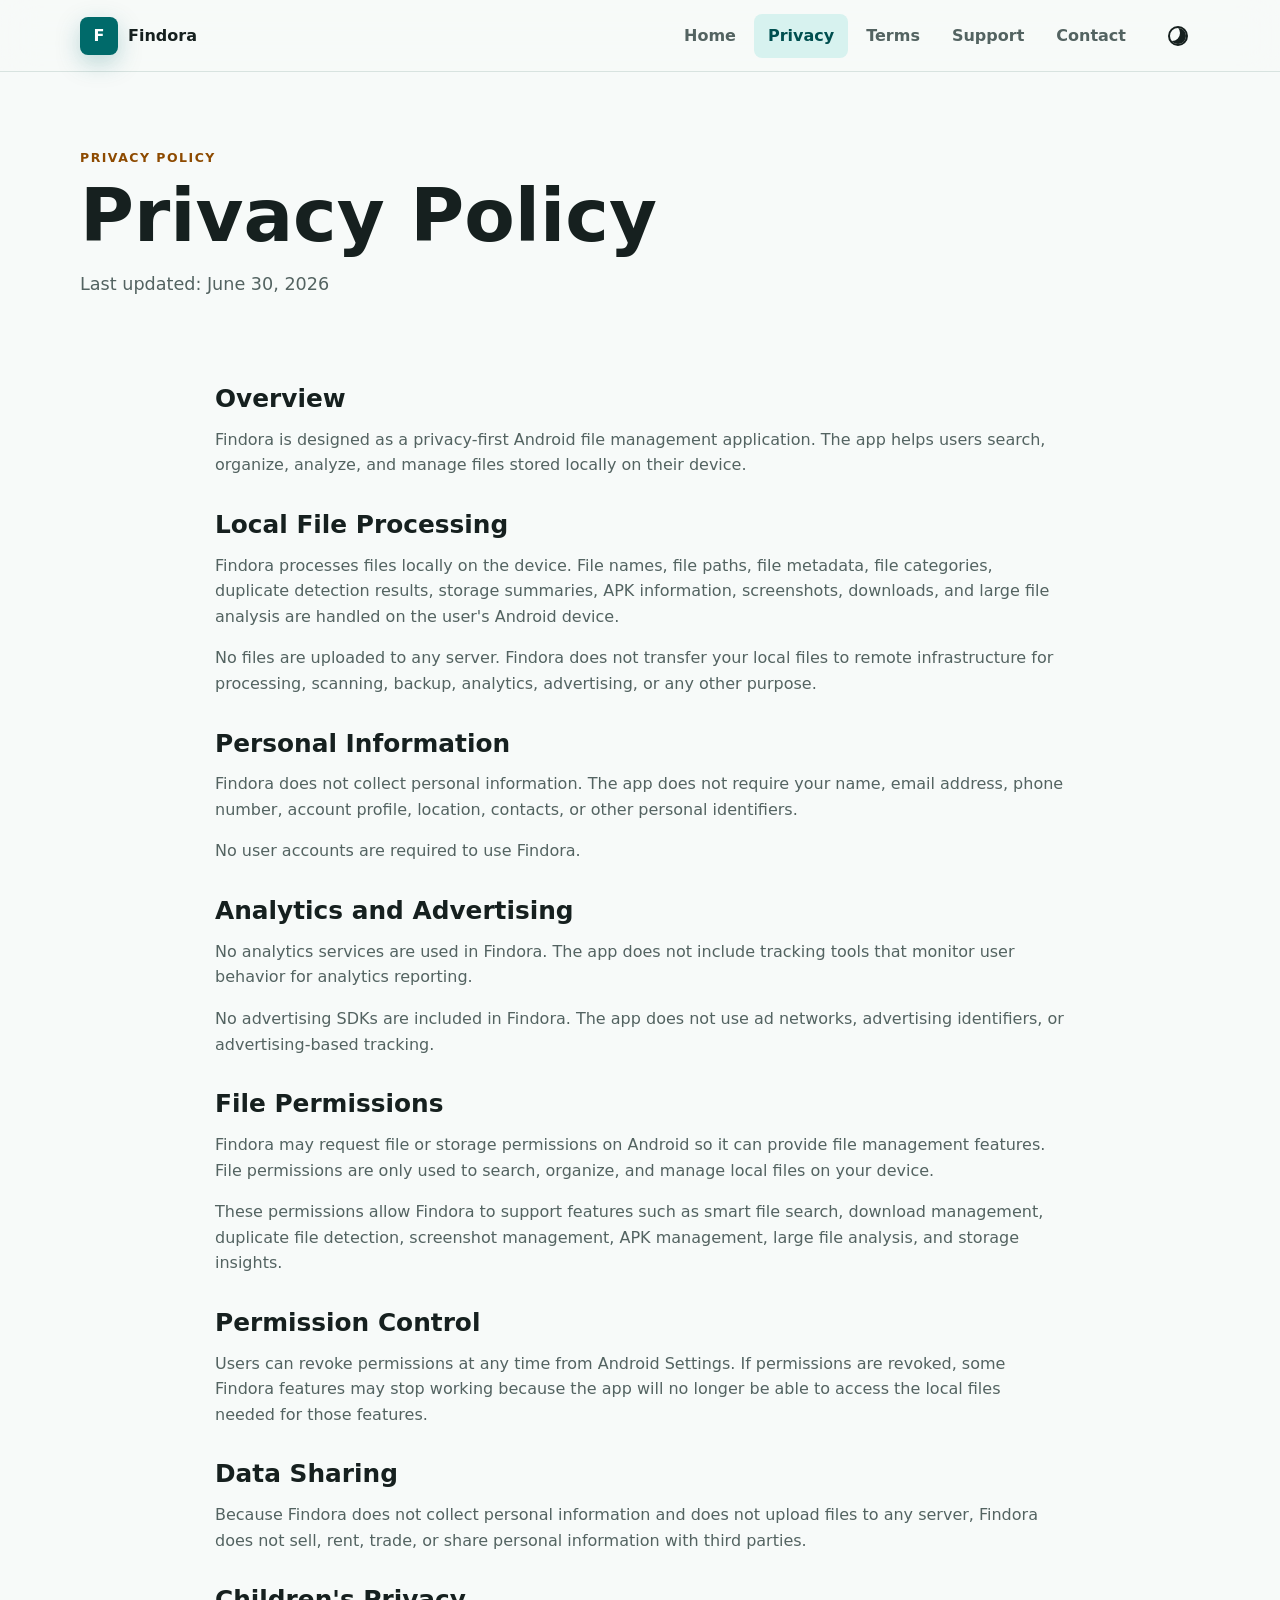
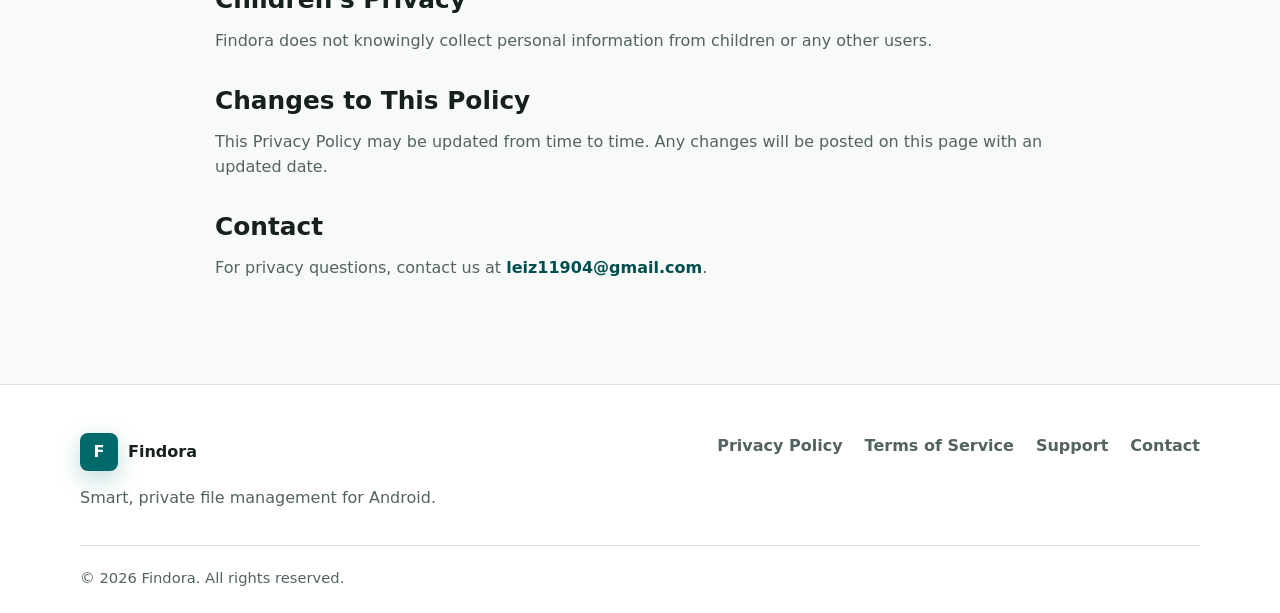
==== privacy.html @ 2bd1a645 "Redesign Findora landing page" ====
<!DOCTYPE html>
<html lang="en">
<head>
  <meta charset="UTF-8">
  <meta name="viewport" content="width=device-width, initial-scale=1.0">
  <meta name="description" content="Findora Privacy Policy. Learn how Findora processes files locally, collects no personal information, uses no analytics, and includes no advertising SDKs.">
  <meta name="robots" content="index, follow">
  <meta property="og:title" content="Findora Privacy Policy">
  <meta property="og:description" content="Findora processes files locally on your Android device and does not upload files to any server.">
  <meta property="og:type" content="website">
  <meta name="theme-color" content="#006A6A">
  <title>Privacy Policy - Findora</title>
  <link rel="canonical" href="https://h0andy.github.io/findora-website/privacy.html">
  <link rel="icon" href="assets/images/favicon.svg" type="image/svg+xml">
  <link rel="stylesheet" href="assets/css/style.css">
</head>
<body>
  <header class="site-header">
    <nav class="nav shell" aria-label="Main navigation">
      <a class="brand" href="index.html" aria-label="Findora home"><span class="brand-mark" aria-hidden="true">F</span><span>Findora</span></a>
      <button class="nav-toggle icon-button" type="button" aria-label="Open navigation" aria-expanded="false"><span></span><span></span><span></span></button>
      <div class="nav-links" data-nav-links>
        <a href="index.html">Home</a>
        <a href="privacy.html" aria-current="page">Privacy</a>
        <a href="terms.html">Terms</a>
        <a href="support.html">Support</a>
        <a href="contact.html">Contact</a>
      </div>
      <button class="theme-toggle icon-button" type="button" aria-label="Toggle dark mode" title="Toggle dark mode"><span class="theme-icon" aria-hidden="true"></span></button>
    </nav>
  </header>

  <main class="page-main">
    <section class="page-hero shell">
      <p class="eyebrow">Privacy Policy</p>
      <h1>Privacy Policy</h1>
      <p>Last updated: June 30, 2026</p>
    </section>

    <article class="policy-content shell">
      <h2>Overview</h2>
      <p>Findora is designed as a privacy-first Android file management application. The app helps users search, organize, analyze, and manage files stored locally on their device.</p>

      <h2>Local File Processing</h2>
      <p>Findora processes files locally on the device. File names, file paths, file metadata, file categories, duplicate detection results, storage summaries, APK information, screenshots, downloads, and large file analysis are handled on the user's Android device.</p>
      <p>No files are uploaded to any server. Findora does not transfer your local files to remote infrastructure for processing, scanning, backup, analytics, advertising, or any other purpose.</p>

      <h2>Personal Information</h2>
      <p>Findora does not collect personal information. The app does not require your name, email address, phone number, account profile, location, contacts, or other personal identifiers.</p>
      <p>No user accounts are required to use Findora.</p>

      <h2>Analytics and Advertising</h2>
      <p>No analytics services are used in Findora. The app does not include tracking tools that monitor user behavior for analytics reporting.</p>
      <p>No advertising SDKs are included in Findora. The app does not use ad networks, advertising identifiers, or advertising-based tracking.</p>

      <h2>File Permissions</h2>
      <p>Findora may request file or storage permissions on Android so it can provide file management features. File permissions are only used to search, organize, and manage local files on your device.</p>
      <p>These permissions allow Findora to support features such as smart file search, download management, duplicate file detection, screenshot management, APK management, large file analysis, and storage insights.</p>

      <h2>Permission Control</h2>
      <p>Users can revoke permissions at any time from Android Settings. If permissions are revoked, some Findora features may stop working because the app will no longer be able to access the local files needed for those features.</p>

      <h2>Data Sharing</h2>
      <p>Because Findora does not collect personal information and does not upload files to any server, Findora does not sell, rent, trade, or share personal information with third parties.</p>

      <h2>Children's Privacy</h2>
      <p>Findora does not knowingly collect personal information from children or any other users.</p>

      <h2>Changes to This Policy</h2>
      <p>This Privacy Policy may be updated from time to time. Any changes will be posted on this page with an updated date.</p>

      <h2>Contact</h2>
      <p>For privacy questions, contact us at <a href="mailto:leiz11904@gmail.com">leiz11904@gmail.com</a>.</p>
    </article>
  </main>

  <footer class="site-footer">
    <div class="shell footer-grid">
      <div><a class="brand" href="index.html" aria-label="Findora home"><span class="brand-mark" aria-hidden="true">F</span><span>Findora</span></a><p>Smart, private file management for Android.</p></div>
      <div class="footer-links"><a href="privacy.html">Privacy Policy</a><a href="terms.html">Terms of Service</a><a href="support.html">Support</a><a href="contact.html">Contact</a></div>
    </div>
    <div class="shell footer-bottom"><span>&copy; 2026 Findora. All rights reserved.</span></div>
  </footer>
  <script src="assets/js/main.js"></script>
</body>
</html>
---- assets/css/style.css ----
:root {
  color-scheme: light;
  --bg: #f7faf9;
  --surface: #ffffff;
  --surface-alt: #edf7f5;
  --text: #16201f;
  --muted: #536361;
  --primary: #006a6a;
  --primary-dark: #004f4f;
  --primary-soft: #d7f2ef;
  --secondary: #8d4a00;
  --accent: #386a20;
  --outline: #d8e3e0;
  --shadow: 0 18px 48px rgba(19, 38, 36, 0.14);
  --radius: 8px;
  --header-height: 72px;
  font-family: Inter, Roboto, "Segoe UI", system-ui, -apple-system, BlinkMacSystemFont, sans-serif;
}

[data-theme="dark"] {
  color-scheme: dark;
  --bg: #101817;
  --surface: #172120;
  --surface-alt: #1f2d2b;
  --text: #e5f0ee;
  --muted: #afbfbc;
  --primary: #7bd4cf;
  --primary-dark: #9ee5e0;
  --primary-soft: #1f3d3b;
  --secondary: #ffb86a;
  --accent: #a6d68b;
  --outline: #334441;
  --shadow: 0 18px 48px rgba(0, 0, 0, 0.36);
}

* {
  box-sizing: border-box;
}

html {
  scroll-behavior: smooth;
}

body {
  margin: 0;
  background: var(--bg);
  color: var(--text);
  font-family: var(--font, inherit);
  line-height: 1.6;
  text-rendering: optimizeLegibility;
}

a {
  color: inherit;
  text-decoration: none;
}

img,
svg {
  max-width: 100%;
}

.shell {
  width: min(1120px, calc(100% - 32px));
  margin-inline: auto;
}

.site-header {
  position: sticky;
  top: 0;
  z-index: 50;
  height: var(--header-height);
  background: color-mix(in srgb, var(--bg) 86%, transparent);
  border-bottom: 1px solid var(--outline);
  backdrop-filter: blur(18px);
}

.nav {
  display: flex;
  align-items: center;
  justify-content: space-between;
  min-height: var(--header-height);
  gap: 16px;
}

.brand {
  display: inline-flex;
  align-items: center;
  gap: 10px;
  font-weight: 800;
  letter-spacing: 0;
}

.brand-mark {
  display: grid;
  place-items: center;
  width: 38px;
  height: 38px;
  border-radius: 8px;
  background: var(--primary);
  color: var(--surface);
  box-shadow: 0 8px 24px rgba(0, 106, 106, 0.25);
}

.nav-links {
  display: flex;
  align-items: center;
  gap: 4px;
  margin-left: auto;
}

.nav-links a {
  min-height: 42px;
  padding: 9px 14px;
  border-radius: 8px;
  color: var(--muted);
  font-weight: 650;
  transition: background 160ms ease, color 160ms ease;
}

.nav-links a:hover,
.nav-links a[aria-current="page"] {
  background: var(--primary-soft);
  color: var(--primary-dark);
}

.icon-button {
  display: inline-grid;
  place-items: center;
  width: 44px;
  height: 44px;
  border: 1px solid transparent;
  border-radius: 8px;
  background: transparent;
  color: var(--text);
  cursor: pointer;
}

.icon-button:hover {
  background: var(--surface-alt);
}

.nav-toggle {
  display: none;
  gap: 4px;
}

.nav-toggle span {
  width: 20px;
  height: 2px;
  background: currentColor;
  border-radius: 999px;
}

.theme-icon {
  width: 20px;
  height: 20px;
  border-radius: 50%;
  border: 2px solid currentColor;
  box-shadow: inset -6px -3px 0 currentColor;
}

.hero {
  min-height: calc(100svh - var(--header-height));
  padding: 72px 0 40px;
  background:
    radial-gradient(circle at 80% 20%, color-mix(in srgb, var(--primary) 20%, transparent), transparent 32%),
    linear-gradient(160deg, var(--surface-alt), var(--bg) 54%);
}

.hero-inner {
  display: grid;
  grid-template-columns: minmax(0, 1.04fr) minmax(300px, 0.72fr);
  align-items: center;
  gap: 56px;
}

.eyebrow {
  margin: 0 0 12px;
  color: var(--secondary);
  font-size: 0.78rem;
  font-weight: 800;
  letter-spacing: 0.12em;
  text-transform: uppercase;
}

h1,
h2,
h3,
p {
  margin-top: 0;
}

h1 {
  max-width: 760px;
  margin-bottom: 18px;
  font-size: clamp(3rem, 7vw, 5.8rem);
  line-height: 0.98;
  letter-spacing: 0;
}

h2 {
  margin-bottom: 14px;
  font-size: clamp(2rem, 4vw, 3.1rem);
  line-height: 1.08;
  letter-spacing: 0;
}

h3 {
  margin-bottom: 10px;
  font-size: 1.12rem;
  line-height: 1.24;
}

.hero-text {
  max-width: 680px;
  color: var(--muted);
  font-size: clamp(1.06rem, 2vw, 1.28rem);
}

.hero-actions {
  display: flex;
  align-items: center;
  flex-wrap: wrap;
  gap: 14px;
  margin-top: 30px;
}

.play-button,
.filled-button,
.outlined-button,
.text-button {
  display: inline-flex;
  align-items: center;
  justify-content: center;
  min-height: 48px;
  border-radius: 8px;
  font-weight: 800;
  transition: transform 160ms ease, box-shadow 160ms ease, background 160ms ease;
}

.play-button {
  gap: 12px;
  min-width: 190px;
  padding: 10px 18px;
  background: #111816;
  color: #ffffff;
  box-shadow: 0 12px 30px rgba(17, 24, 22, 0.28);
}

.play-button:hover,
.filled-button:hover,
.outlined-button:hover {
  transform: translateY(-2px);
}

.play-button small {
  display: block;
  font-size: 0.66rem;
  line-height: 1;
  opacity: 0.82;
}

.play-icon {
  width: 0;
  height: 0;
  border-top: 12px solid transparent;
  border-bottom: 12px solid transparent;
  border-left: 20px solid #7bd4cf;
}

.text-button {
  padding: 8px 12px;
  color: var(--primary-dark);
}

.phone-showcase {
  display: grid;
  place-items: center;
  min-height: 560px;
}

.phone-frame {
  width: min(330px, 100%);
  min-height: 620px;
  padding: 16px;
  border: 10px solid #101817;
  border-radius: 36px;
  background: #101817;
  box-shadow: var(--shadow);
}

.phone-status {
  width: 78px;
  height: 7px;
  margin: 0 auto 12px;
  border-radius: 999px;
  background: #273330;
}

.app-screen {
  min-height: 548px;
  padding: 20px;
  border-radius: 24px;
  background: linear-gradient(180deg, #f9fffd, #e8f5f2);
  color: #16201f;
}

.search-pill {
  padding: 12px 14px;
  border-radius: 8px;
  background: #ffffff;
  color: #61706e;
  font-size: 0.88rem;
  box-shadow: 0 8px 22px rgba(38, 67, 63, 0.1);
}

.storage-ring {
  display: grid;
  place-items: center;
  width: 178px;
  height: 178px;
  margin: 34px auto;
  border: 18px solid #7bd4cf;
  border-right-color: #ffb86a;
  border-radius: 50%;
  text-align: center;
}

.storage-ring span {
  display: block;
  font-size: 2.5rem;
  font-weight: 900;
  line-height: 1;
}

.storage-ring small {
  color: #536361;
  font-weight: 700;
}

.mini-list {
  display: flex;
  align-items: center;
  justify-content: space-between;
  gap: 12px;
  margin-top: 12px;
  padding: 14px;
  border-radius: 8px;
  background: #ffffff;
  box-shadow: 0 8px 18px rgba(38, 67, 63, 0.08);
}

.section {
  padding: 88px 0;
}

.split-layout {
  display: grid;
  grid-template-columns: minmax(0, 0.9fr) minmax(0, 1fr);
  gap: 48px;
  align-items: start;
}

.split-layout p:last-child {
  color: var(--muted);
  font-size: 1.1rem;
}

.section-heading {
  max-width: 760px;
  margin-bottom: 34px;
}

.feature-grid {
  display: grid;
  grid-template-columns: repeat(4, minmax(0, 1fr));
  gap: 18px;
}

.feature-card,
.info-card,
.contact-panel {
  min-height: 100%;
  padding: 24px;
  border: 1px solid var(--outline);
  border-radius: var(--radius);
  background: var(--surface);
  box-shadow: 0 4px 14px rgba(19, 38, 36, 0.05);
}

.feature-card p,
.info-card p,
.contact-panel p,
.policy-content p {
  color: var(--muted);
}

.material-symbol {
  display: grid;
  place-items: center;
  width: 46px;
  height: 46px;
  margin-bottom: 18px;
  border-radius: 8px;
  background: var(--primary-soft);
  color: var(--primary-dark);
  font-size: 0;
}

.material-symbol::before {
  font-size: 1.35rem;
  font-weight: 900;
}

.material-symbol:nth-child(1)::before {
  content: attr(data-icon);
}

.feature-card:nth-child(1) .material-symbol::before { content: "\1F50D"; }
.feature-card:nth-child(2) .material-symbol::before { content: "\2193"; }
.feature-card:nth-child(3) .material-symbol::before { content: "\2398"; }
.feature-card:nth-child(4) .material-symbol::before { content: "\25A7"; }
.feature-card:nth-child(5) .material-symbol::before { content: "\25B3"; }
.feature-card:nth-child(6) .material-symbol::before { content: "\25D4"; }
.feature-card:nth-child(7) .material-symbol::before { content: "\25CC"; }
.feature-card:nth-child(8) .material-symbol::before { content: "\25CF"; }
.info-card .material-symbol::before { content: "\2709"; }
.info-card:nth-child(2) .material-symbol::before { content: "\003C\002F\003E"; }

.screenshots-section {
  background: var(--surface-alt);
}

.screenshot-grid {
  display: grid;
  grid-template-columns: repeat(3, minmax(0, 1fr));
  gap: 22px;
}

.screenshot-placeholder {
  display: grid;
  place-items: center;
  min-height: 520px;
  border: 1px dashed color-mix(in srgb, var(--primary) 50%, var(--outline));
  border-radius: 28px;
  background:
    linear-gradient(180deg, color-mix(in srgb, var(--surface) 88%, transparent), var(--surface)),
    repeating-linear-gradient(135deg, transparent 0 12px, color-mix(in srgb, var(--primary) 8%, transparent) 12px 24px);
  color: var(--muted);
  font-weight: 900;
}

.faq-list {
  display: grid;
  gap: 12px;
  max-width: 860px;
}

details {
  border: 1px solid var(--outline);
  border-radius: var(--radius);
  background: var(--surface);
}

summary {
  min-height: 58px;
  padding: 17px 20px;
  cursor: pointer;
  font-weight: 800;
}

details p {
  margin: 0;
  padding: 0 20px 20px;
  color: var(--muted);
}

.cta-panel {
  display: flex;
  align-items: center;
  justify-content: space-between;
  gap: 24px;
  padding: 36px;
  border-radius: 8px;
  background: var(--primary);
  color: #ffffff;
  box-shadow: var(--shadow);
}

.cta-panel .eyebrow {
  color: #d9fffb;
}

.cta-panel h2 {
  margin: 0;
}

.site-footer {
  padding: 48px 0 24px;
  border-top: 1px solid var(--outline);
  background: var(--surface);
}

.footer-grid {
  display: flex;
  align-items: flex-start;
  justify-content: space-between;
  gap: 32px;
}

.footer-grid p {
  margin: 14px 0 0;
  color: var(--muted);
}

.footer-links {
  display: flex;
  flex-wrap: wrap;
  gap: 12px 22px;
}

.footer-links a {
  color: var(--muted);
  font-weight: 700;
}

.footer-links a:hover {
  color: var(--primary-dark);
}

.footer-bottom {
  margin-top: 34px;
  padding-top: 20px;
  border-top: 1px solid var(--outline);
  color: var(--muted);
  font-size: 0.92rem;
}

.page-main {
  min-height: 68vh;
}

.page-hero {
  padding: 76px 0 36px;
}

.page-hero h1 {
  font-size: clamp(2.7rem, 6vw, 4.6rem);
}

.page-hero p:last-child {
  max-width: 760px;
  color: var(--muted);
  font-size: 1.1rem;
}

.policy-content {
  max-width: 850px;
  padding-bottom: 88px;
}

.policy-content h2 {
  margin-top: 34px;
  font-size: 1.55rem;
}

.policy-content a,
.support-note a {
  color: var(--primary-dark);
  font-weight: 800;
}

.support-grid,
.contact-layout {
  display: grid;
  grid-template-columns: repeat(2, minmax(0, 1fr));
  gap: 20px;
  padding-top: 26px;
}

.filled-button {
  padding: 10px 18px;
  background: var(--primary);
  color: var(--surface);
}

.outlined-button {
  padding: 9px 17px;
  border: 1px solid var(--primary);
  color: var(--primary-dark);
}

.support-note {
  padding: 26px;
  border-radius: 8px;
  background: var(--surface-alt);
}

.support-note p {
  margin-bottom: 0;
  color: var(--muted);
}

@media (max-width: 960px) {
  .hero-inner,
  .split-layout {
    grid-template-columns: 1fr;
  }

  .phone-showcase {
    min-height: 0;
  }

  .feature-grid {
    grid-template-columns: repeat(2, minmax(0, 1fr));
  }
}

@media (max-width: 760px) {
  :root {
    --header-height: 64px;
  }

  .shell {
    width: min(100% - 24px, 1120px);
  }

  .nav-toggle {
    display: inline-grid;
  }

  .nav-links {
    position: absolute;
    top: calc(var(--header-height) + 8px);
    right: 12px;
    left: 12px;
    display: none;
    flex-direction: column;
    align-items: stretch;
    padding: 10px;
    border: 1px solid var(--outline);
    border-radius: 8px;
    background: var(--surface);
    box-shadow: var(--shadow);
  }

  .nav-links.is-open {
    display: flex;
  }

  .nav-links a {
    width: 100%;
  }

  .hero {
    padding-top: 48px;
  }

  h1 {
    font-size: clamp(2.7rem, 14vw, 4.1rem);
  }

  h2 {
    font-size: clamp(1.8rem, 8vw, 2.5rem);
  }

  .phone-frame {
    min-height: 560px;
  }

  .app-screen {
    min-height: 488px;
  }

  .feature-grid,
  .screenshot-grid,
  .support-grid,
  .contact-layout {
    grid-template-columns: 1fr;
  }

  .screenshot-placeholder {
    min-height: 360px;
  }

  .cta-panel,
  .footer-grid {
    flex-direction: column;
    align-items: flex-start;
  }
}

@media (max-width: 480px) {
  .hero-actions,
  .play-button,
  .filled-button,
  .outlined-button {
    width: 100%;
  }

  .section {
    padding: 64px 0;
  }

  .phone-frame {
    border-width: 8px;
  }
}
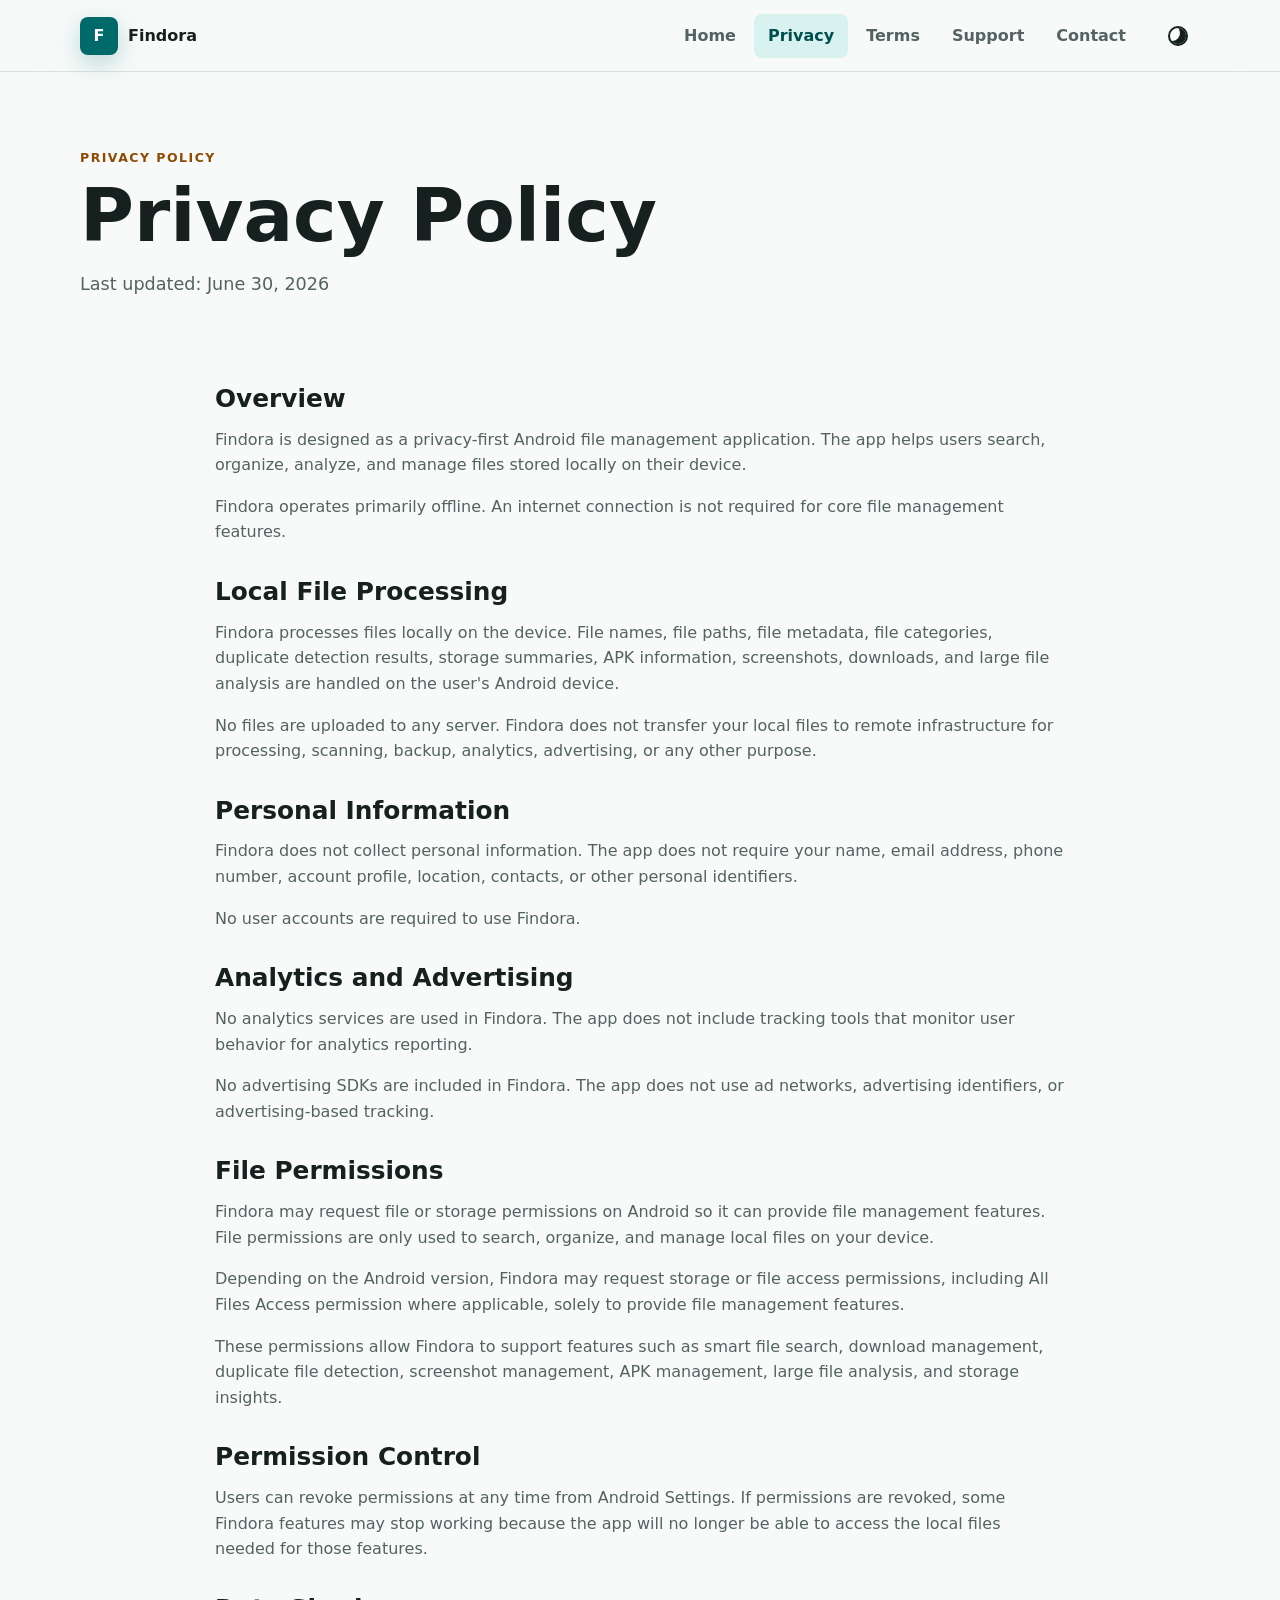
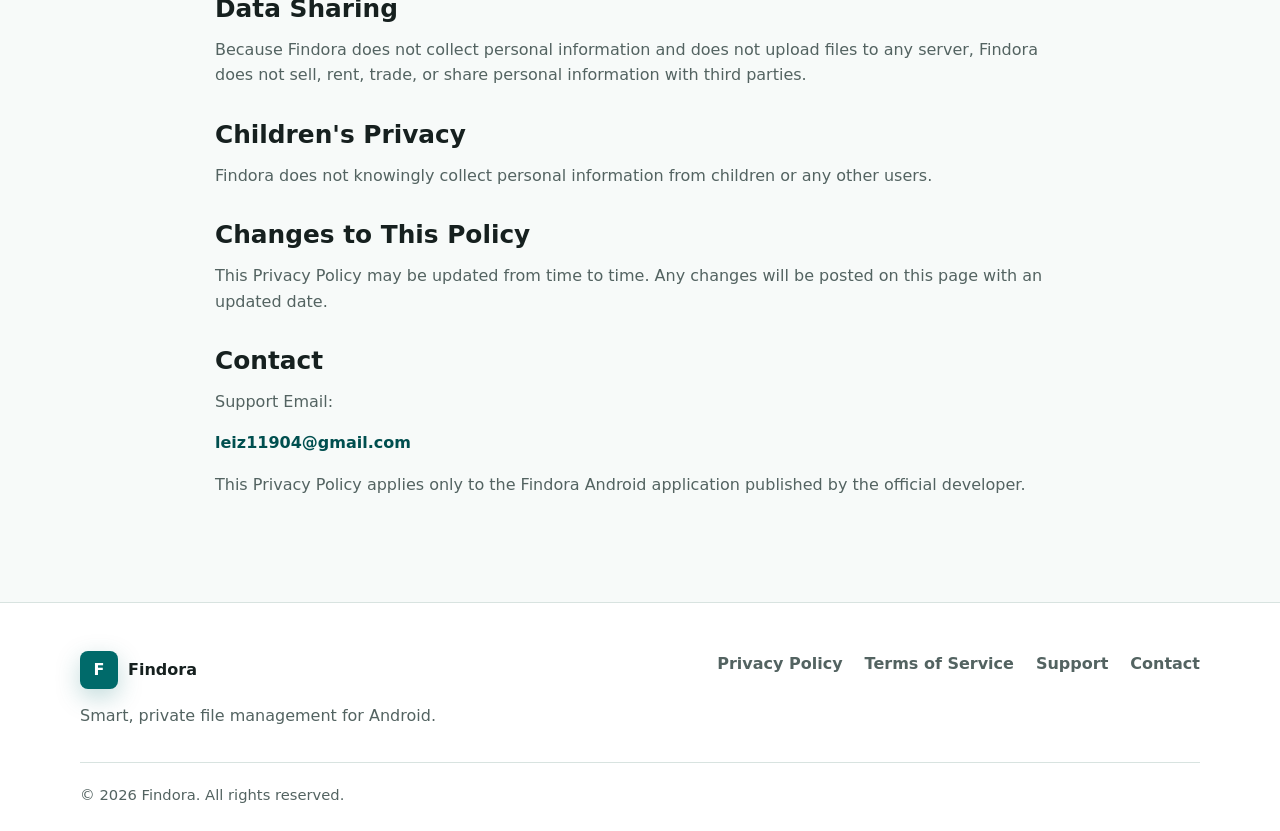
==== commit 0c562fb2: "Clarify privacy policy offline and permission details" ====
--- a/privacy.html
+++ b/privacy.html
@@ -40,6 +40,7 @@
     <article class="policy-content shell">
       <h2>Overview</h2>
       <p>Findora is designed as a privacy-first Android file management application. The app helps users search, organize, analyze, and manage files stored locally on their device.</p>
+      <p>Findora operates primarily offline. An internet connection is not required for core file management features.</p>
 
       <h2>Local File Processing</h2>
       <p>Findora processes files locally on the device. File names, file paths, file metadata, file categories, duplicate detection results, storage summaries, APK information, screenshots, downloads, and large file analysis are handled on the user's Android device.</p>
@@ -55,6 +56,7 @@
 
       <h2>File Permissions</h2>
       <p>Findora may request file or storage permissions on Android so it can provide file management features. File permissions are only used to search, organize, and manage local files on your device.</p>
+      <p>Depending on the Android version, Findora may request storage or file access permissions, including All Files Access permission where applicable, solely to provide file management features.</p>
       <p>These permissions allow Findora to support features such as smart file search, download management, duplicate file detection, screenshot management, APK management, large file analysis, and storage insights.</p>
 
       <h2>Permission Control</h2>
@@ -70,7 +72,10 @@
       <p>This Privacy Policy may be updated from time to time. Any changes will be posted on this page with an updated date.</p>
 
       <h2>Contact</h2>
-      <p>For privacy questions, contact us at <a href="mailto:leiz11904@gmail.com">leiz11904@gmail.com</a>.</p>
+      <p>Support Email:</p>
+      <p><a href="mailto:leiz11904@gmail.com">leiz11904@gmail.com</a></p>
+
+      <p>This Privacy Policy applies only to the Findora Android application published by the official developer.</p>
     </article>
   </main>
 
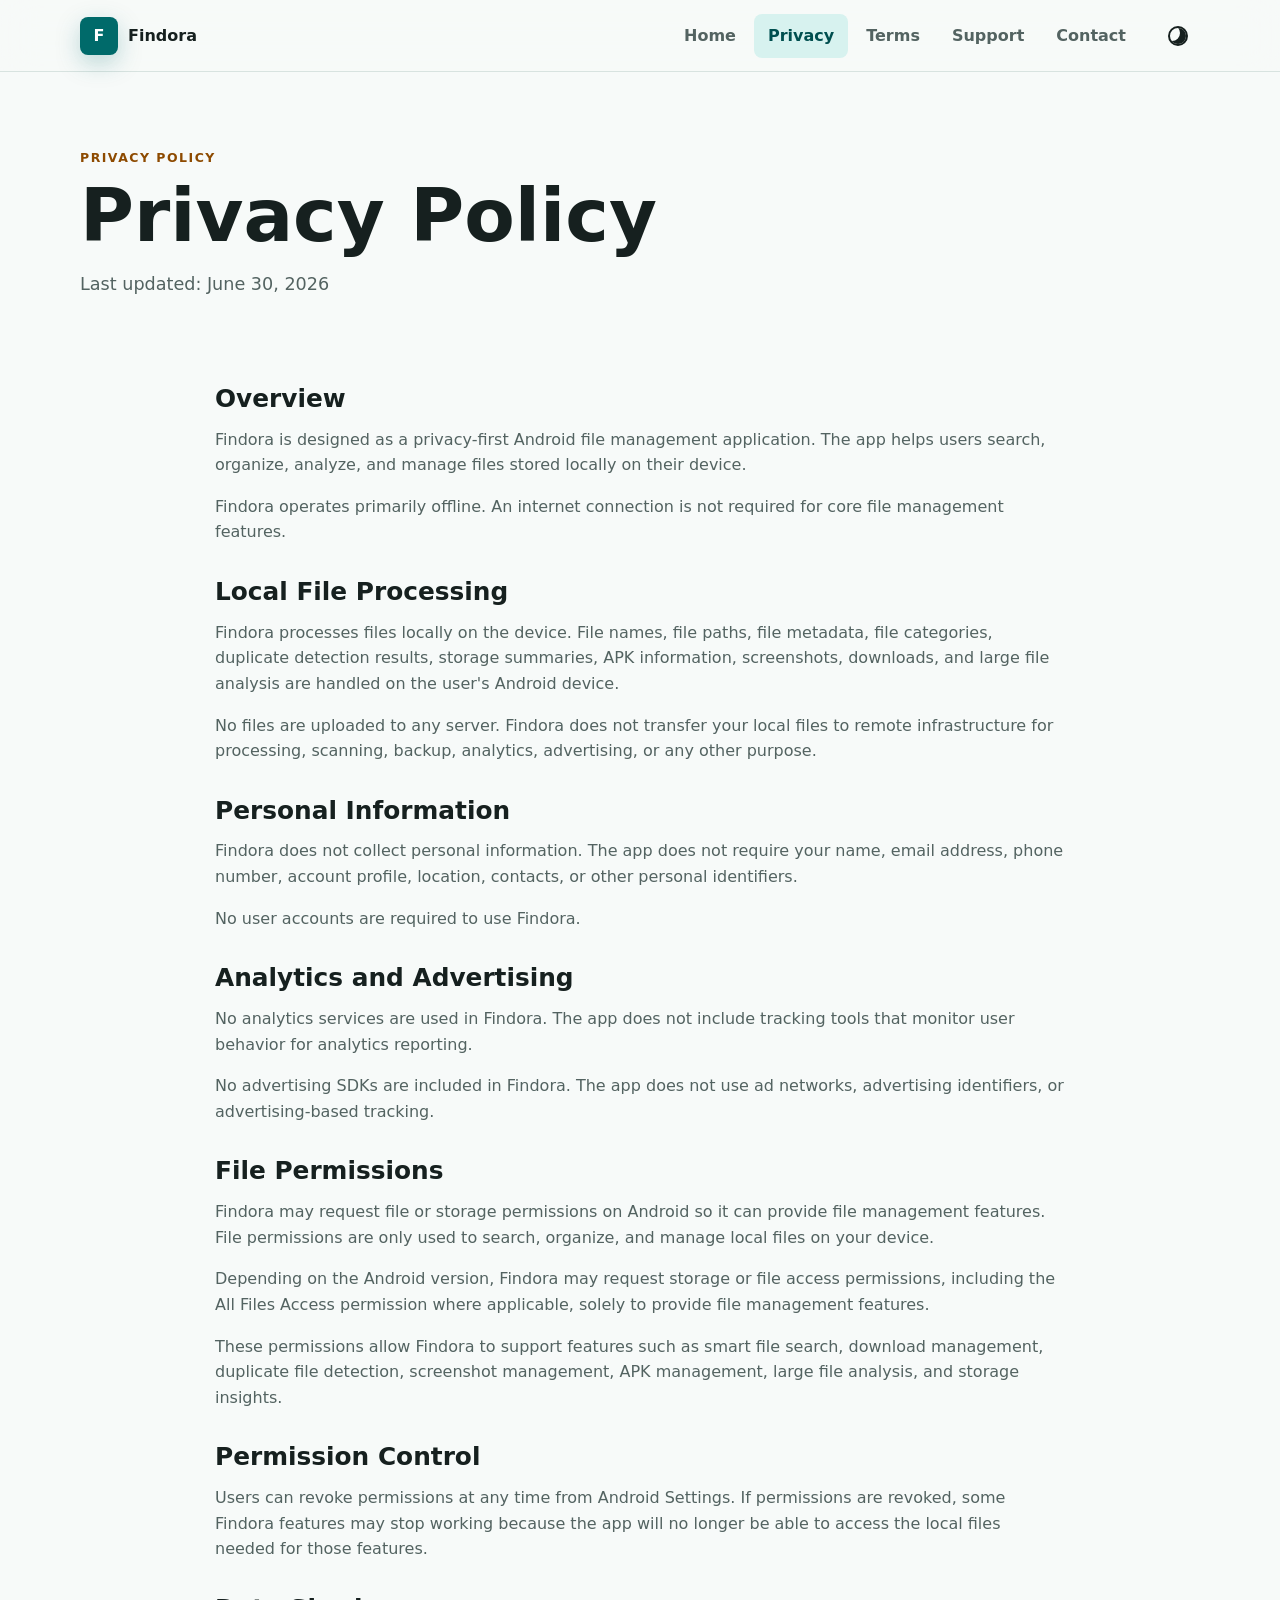
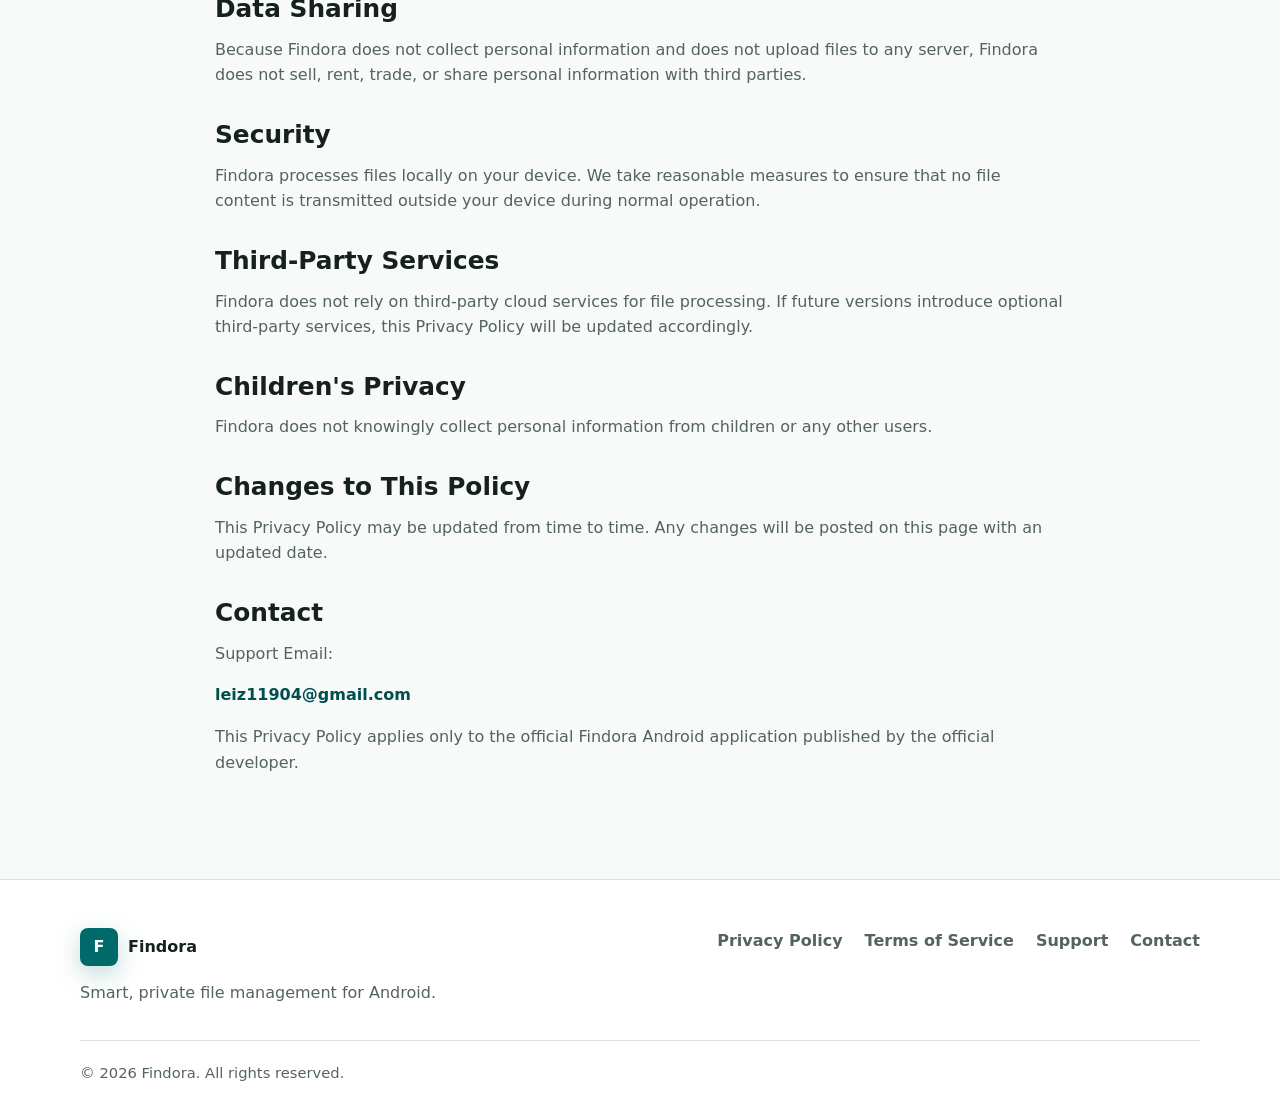
==== commit f9c3c427: "Clarify privacy policy for local file processing" ====
--- a/privacy.html
+++ b/privacy.html
@@ -56,7 +56,7 @@
 
       <h2>File Permissions</h2>
       <p>Findora may request file or storage permissions on Android so it can provide file management features. File permissions are only used to search, organize, and manage local files on your device.</p>
-      <p>Depending on the Android version, Findora may request storage or file access permissions, including All Files Access permission where applicable, solely to provide file management features.</p>
+      <p>Depending on the Android version, Findora may request storage or file access permissions, including the All Files Access permission where applicable, solely to provide file management features.</p>
       <p>These permissions allow Findora to support features such as smart file search, download management, duplicate file detection, screenshot management, APK management, large file analysis, and storage insights.</p>
 
       <h2>Permission Control</h2>
@@ -64,6 +64,12 @@
 
       <h2>Data Sharing</h2>
       <p>Because Findora does not collect personal information and does not upload files to any server, Findora does not sell, rent, trade, or share personal information with third parties.</p>
+
+      <h2>Security</h2>
+      <p>Findora processes files locally on your device. We take reasonable measures to ensure that no file content is transmitted outside your device during normal operation.</p>
+
+      <h2>Third-Party Services</h2>
+      <p>Findora does not rely on third-party cloud services for file processing. If future versions introduce optional third-party services, this Privacy Policy will be updated accordingly.</p>
 
       <h2>Children's Privacy</h2>
       <p>Findora does not knowingly collect personal information from children or any other users.</p>
@@ -75,7 +81,7 @@
       <p>Support Email:</p>
       <p><a href="mailto:leiz11904@gmail.com">leiz11904@gmail.com</a></p>
 
-      <p>This Privacy Policy applies only to the Findora Android application published by the official developer.</p>
+      <p>This Privacy Policy applies only to the official Findora Android application published by the official developer.</p>
     </article>
   </main>
 
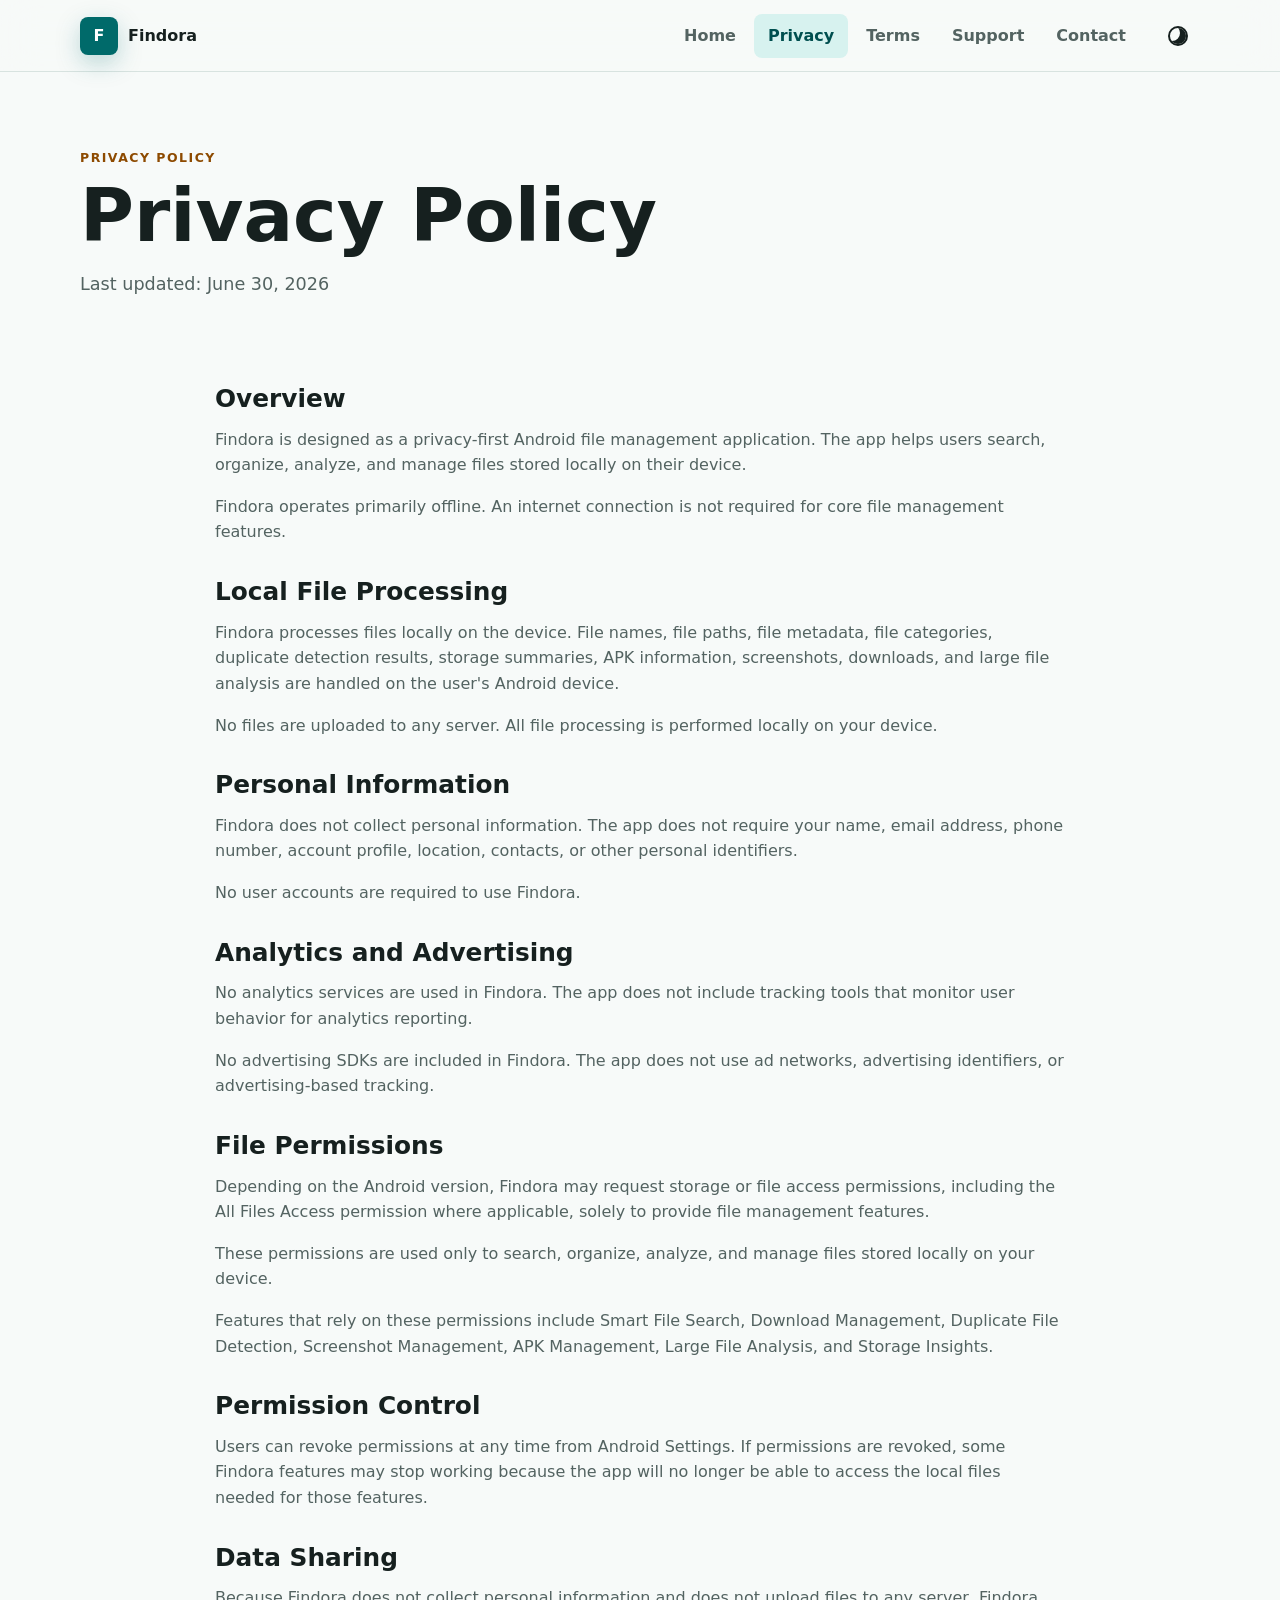
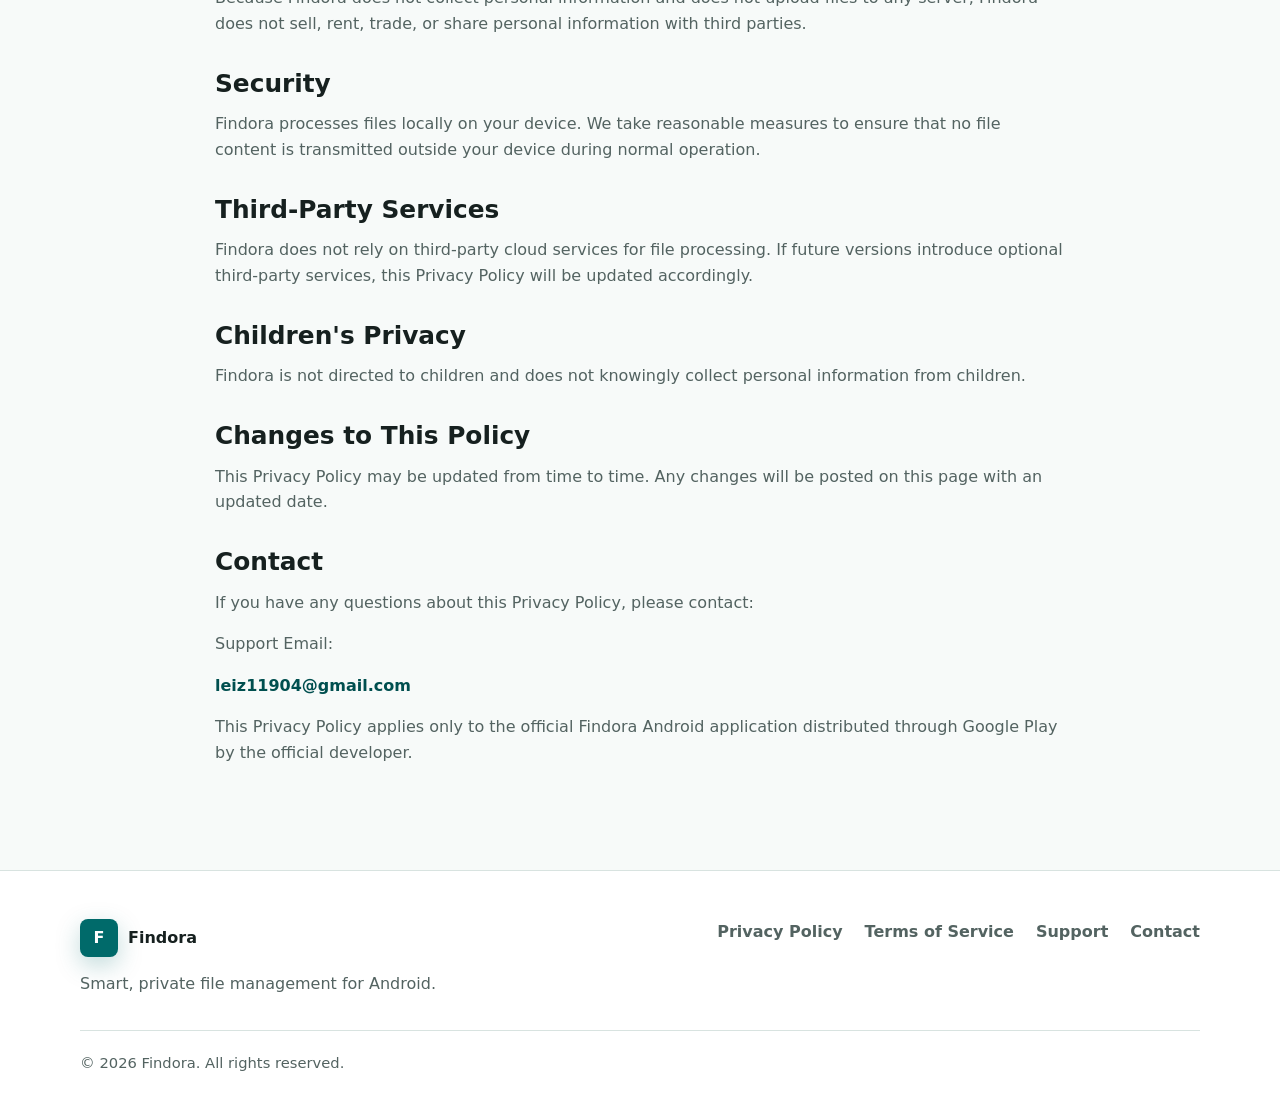
==== commit d63b4886: "Clarify Findora privacy policy language" ====
--- a/privacy.html
+++ b/privacy.html
@@ -44,7 +44,7 @@
 
       <h2>Local File Processing</h2>
       <p>Findora processes files locally on the device. File names, file paths, file metadata, file categories, duplicate detection results, storage summaries, APK information, screenshots, downloads, and large file analysis are handled on the user's Android device.</p>
-      <p>No files are uploaded to any server. Findora does not transfer your local files to remote infrastructure for processing, scanning, backup, analytics, advertising, or any other purpose.</p>
+      <p>No files are uploaded to any server. All file processing is performed locally on your device.</p>
 
       <h2>Personal Information</h2>
       <p>Findora does not collect personal information. The app does not require your name, email address, phone number, account profile, location, contacts, or other personal identifiers.</p>
@@ -55,9 +55,9 @@
       <p>No advertising SDKs are included in Findora. The app does not use ad networks, advertising identifiers, or advertising-based tracking.</p>
 
       <h2>File Permissions</h2>
-      <p>Findora may request file or storage permissions on Android so it can provide file management features. File permissions are only used to search, organize, and manage local files on your device.</p>
       <p>Depending on the Android version, Findora may request storage or file access permissions, including the All Files Access permission where applicable, solely to provide file management features.</p>
-      <p>These permissions allow Findora to support features such as smart file search, download management, duplicate file detection, screenshot management, APK management, large file analysis, and storage insights.</p>
+      <p>These permissions are used only to search, organize, analyze, and manage files stored locally on your device.</p>
+      <p>Features that rely on these permissions include Smart File Search, Download Management, Duplicate File Detection, Screenshot Management, APK Management, Large File Analysis, and Storage Insights.</p>
 
       <h2>Permission Control</h2>
       <p>Users can revoke permissions at any time from Android Settings. If permissions are revoked, some Findora features may stop working because the app will no longer be able to access the local files needed for those features.</p>
@@ -72,16 +72,17 @@
       <p>Findora does not rely on third-party cloud services for file processing. If future versions introduce optional third-party services, this Privacy Policy will be updated accordingly.</p>
 
       <h2>Children's Privacy</h2>
-      <p>Findora does not knowingly collect personal information from children or any other users.</p>
+      <p>Findora is not directed to children and does not knowingly collect personal information from children.</p>
 
       <h2>Changes to This Policy</h2>
       <p>This Privacy Policy may be updated from time to time. Any changes will be posted on this page with an updated date.</p>
 
       <h2>Contact</h2>
+      <p>If you have any questions about this Privacy Policy, please contact:</p>
       <p>Support Email:</p>
       <p><a href="mailto:leiz11904@gmail.com">leiz11904@gmail.com</a></p>
 
-      <p>This Privacy Policy applies only to the official Findora Android application published by the official developer.</p>
+      <p>This Privacy Policy applies only to the official Findora Android application distributed through Google Play by the official developer.</p>
     </article>
   </main>
 
